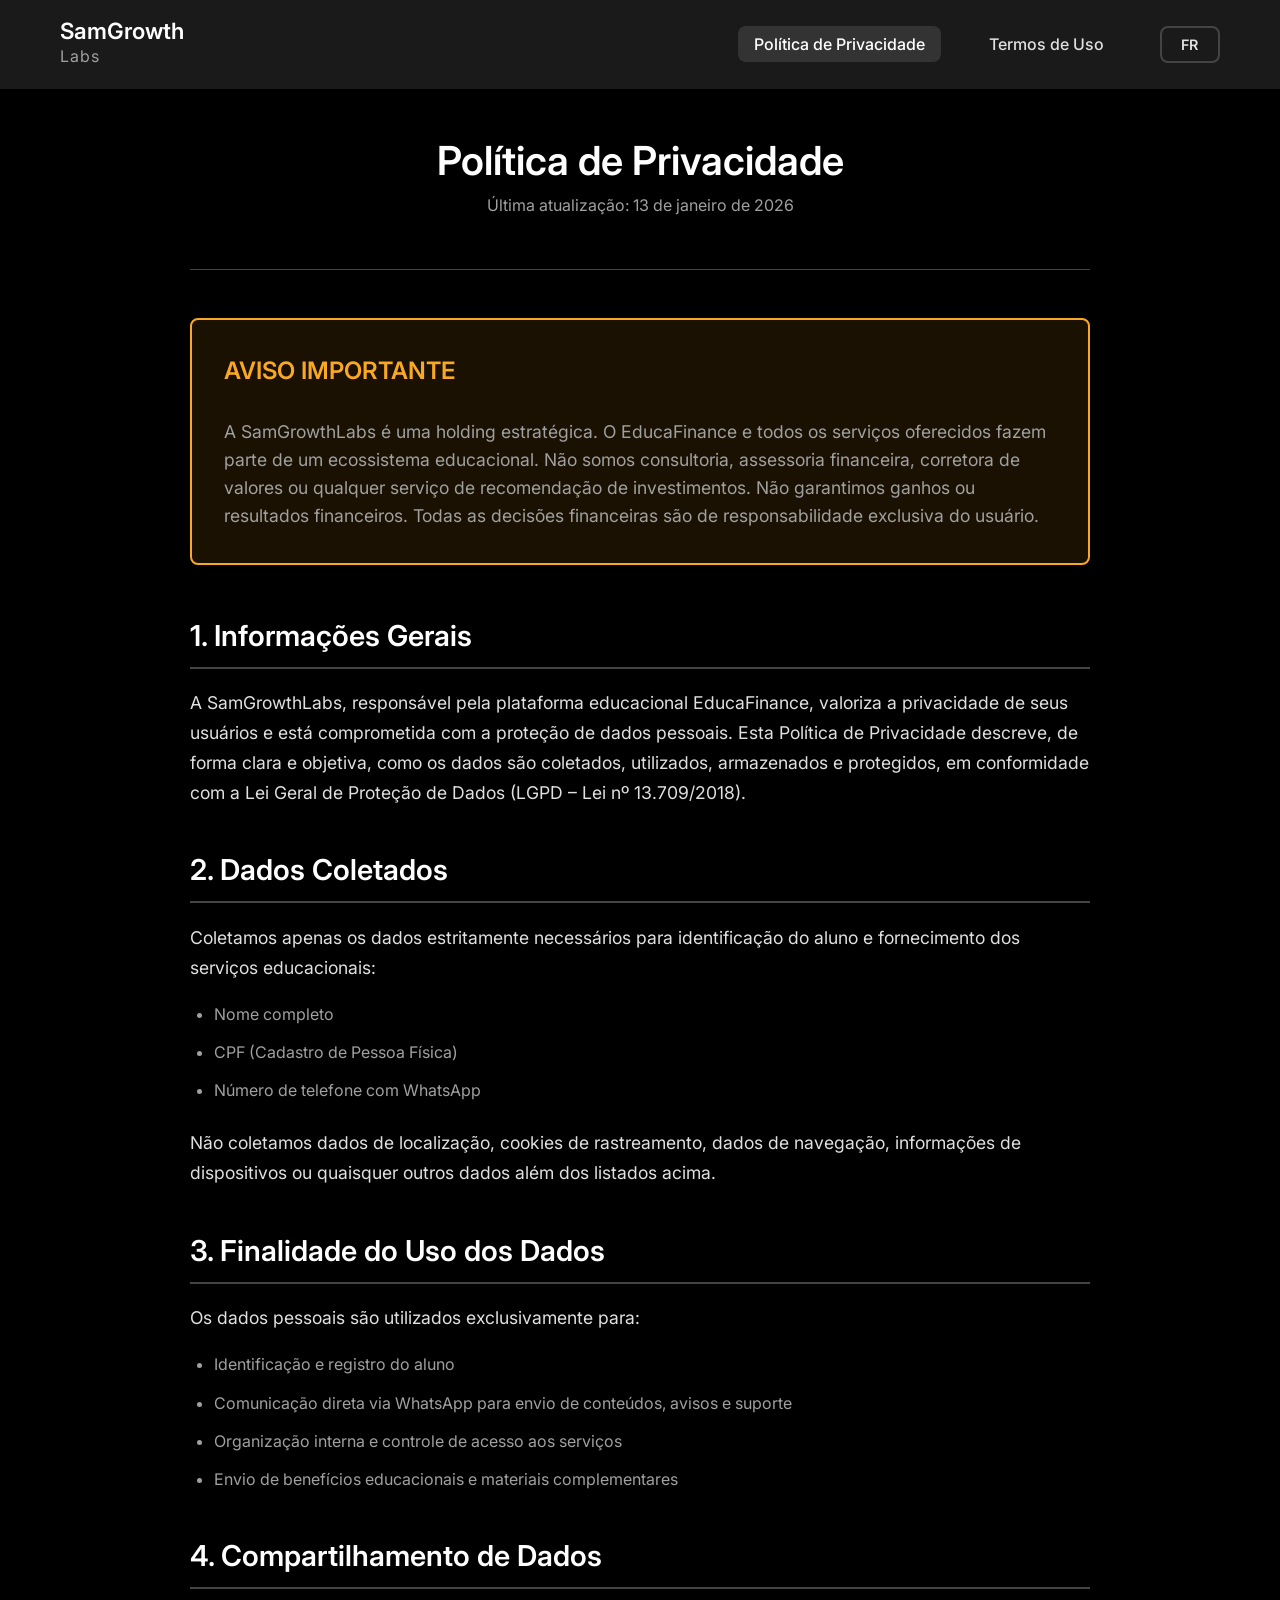
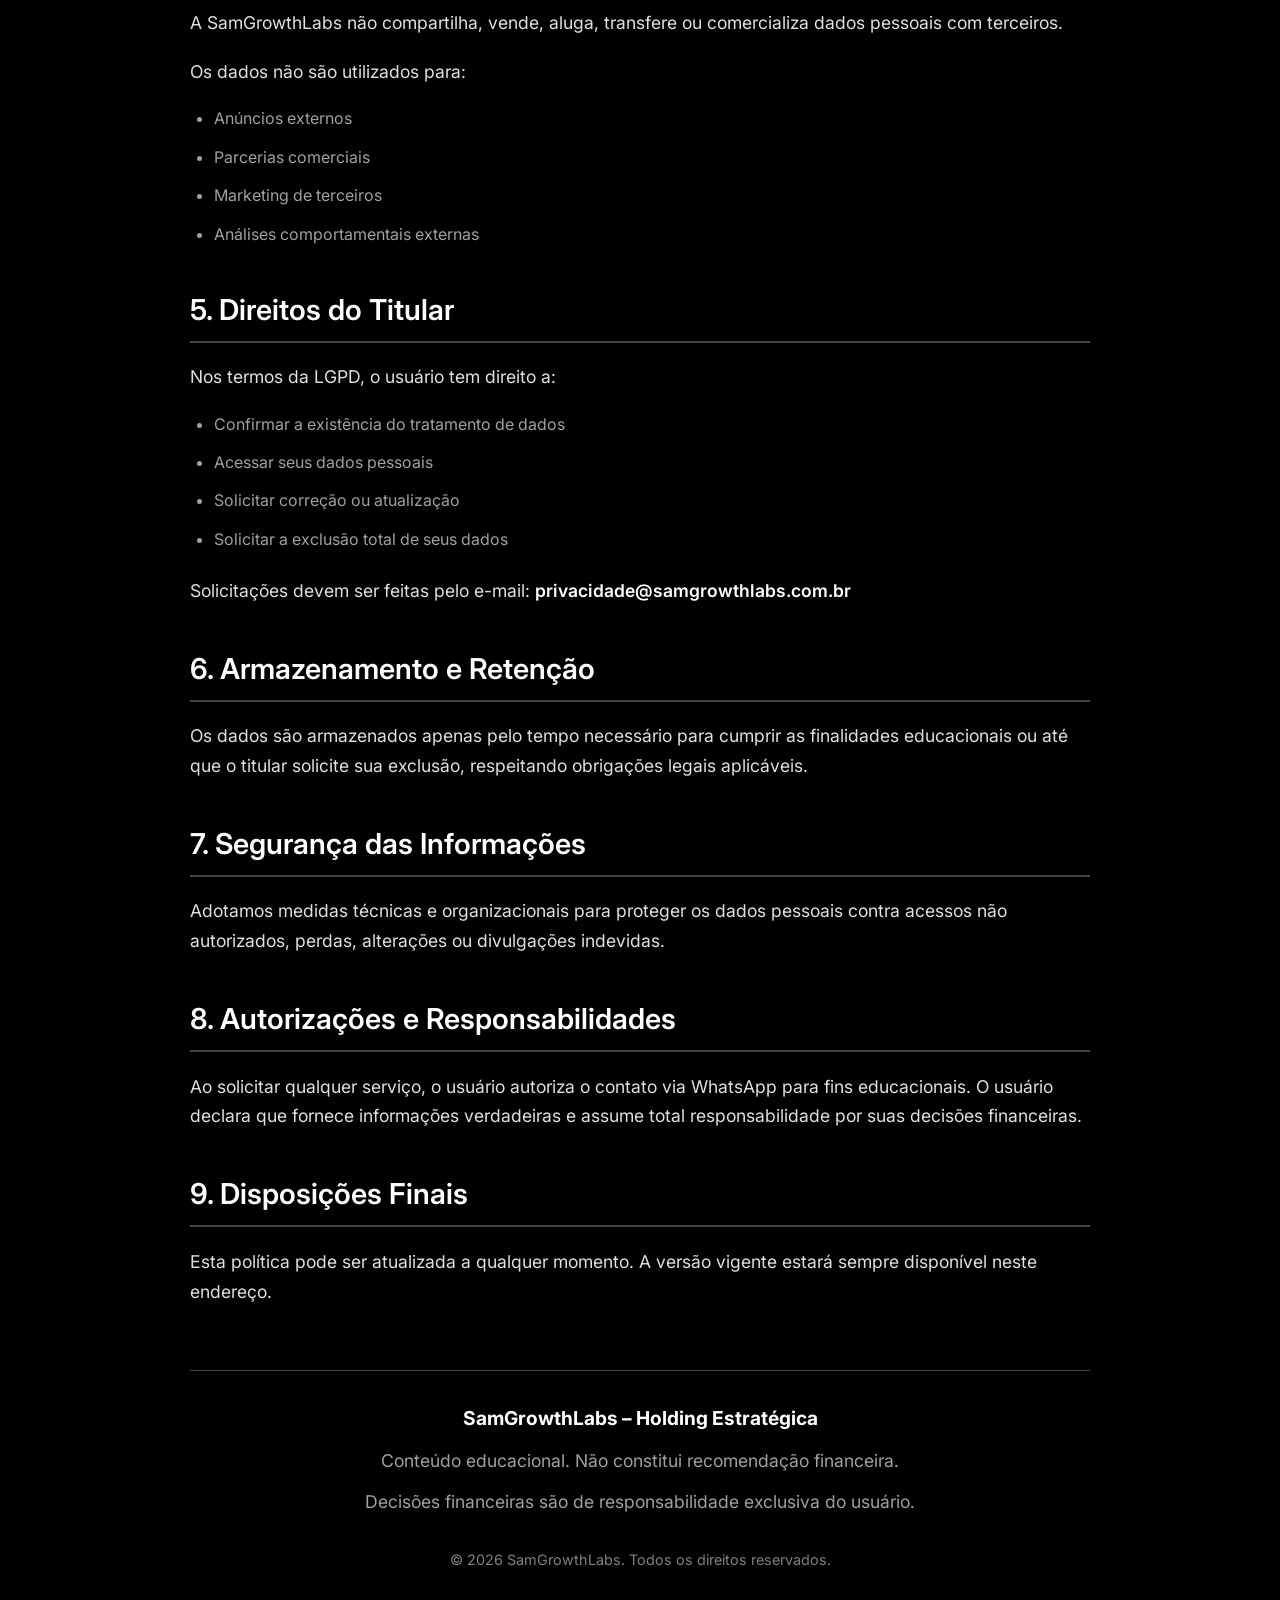
==== index.html @ befa1845 "mudar o estilo" ====
<!DOCTYPE html>
<html lang="pt-BR">
<head>
    <meta charset="UTF-8">
    <meta name="viewport" content="width=device-width, initial-scale=1.0">
    <title>Política de Privacidade - SamGrowthLabs</title>
    <meta name="description" content="Política de Privacidade da SamGrowthLabs">
    <link rel="stylesheet" href="style.css">
    
    <!-- Fonte Inter -->
    <link rel="preconnect" href="https://fonts.googleapis.com">
    <link rel="preconnect" href="https://fonts.gstatic.com" crossorigin>
    <link href="https://fonts.googleapis.com/css2?family=Inter:wght@300;400;500;600;700&display=swap" rel="stylesheet">
    
    <!-- Favicon -->
    <link rel="icon" type="image/svg+xml" href="data:image/svg+xml,<svg xmlns=%22http://www.w3.org/2000/svg%22 viewBox=%220 0 100 100%22><text y=%22.9em%22 font-size=%2290%22>SGL</text></svg>">
</head>
<body>
    <!-- Header -->
    <header class="header">
        <div class="container">
            <div class="header-content">
                <a href="https://samgrowthlabs.com" class="logo" target="_blank">
                    <div class="logo-text">
                        <span class="logo-primary">SamGrowth</span>
                        <span class="logo-secondary">Labs</span>
                    </div>
                </a>
                
                <nav class="navigation">
                    <ul class="nav-list">
                        <li><a href="index.html" class="nav-link active" data-i18n="nav_privacy">Política de Privacidade</a></li>
                        <li><a href="termos.html" class="nav-link" data-i18n="nav_terms">Termos de Uso</a></li>
                        <li><button id="language-switch" class="nav-link language-btn">FR</button></li>
                    </ul>
                </nav>
            </div>
        </div>
    </header>

    <!-- Conteúdo Principal -->
    <main class="main-content">
        <div class="container">
            <article class="document">
                <header class="document-header">
                    <h1 data-i18n="privacy_title">Política de Privacidade</h1>
                    <p class="document-date" data-i18n="privacy_last_update">Última atualização: 13 de janeiro de 2026</p>
                </header>

                <div class="document-warning">
                    <h2 data-i18n="privacy_warning_title">AVISO IMPORTANTE</h2>
                    <p data-i18n="privacy_warning_text">A SamGrowthLabs é uma holding estratégica. O EducaFinance e todos os serviços oferecidos fazem parte de um ecossistema educacional. Não somos consultoria, assessoria financeira, corretora de valores ou qualquer serviço de recomendação de investimentos. Não garantimos ganhos ou resultados financeiros. Todas as decisões financeiras são de responsabilidade exclusiva do usuário.</p>
                </div>

                <section>
                    <h2 data-i18n="section1_title">1. Informações Gerais</h2>
                    <p data-i18n="section1_text">A SamGrowthLabs, responsável pela plataforma educacional EducaFinance, valoriza a privacidade de seus usuários e está comprometida com a proteção de dados pessoais. Esta Política de Privacidade descreve, de forma clara e objetiva, como os dados são coletados, utilizados, armazenados e protegidos, em conformidade com a Lei Geral de Proteção de Dados (LGPD – Lei nº 13.709/2018).</p>
                </section>

                <section>
                    <h2 data-i18n="section2_title">2. Dados Coletados</h2>
                    <p data-i18n="section2_text1">Coletamos apenas os dados estritamente necessários para identificação do aluno e fornecimento dos serviços educacionais:</p>
                    <ul>
                        <li data-i18n="section2_item1">Nome completo</li>
                        <li data-i18n="section2_item2">CPF (Cadastro de Pessoa Física)</li>
                        <li data-i18n="section2_item3">Número de telefone com WhatsApp</li>
                    </ul>
                    <p data-i18n="section2_text2">Não coletamos dados de localização, cookies de rastreamento, dados de navegação, informações de dispositivos ou quaisquer outros dados além dos listados acima.</p>
                </section>

                <section>
                    <h2 data-i18n="section3_title">3. Finalidade do Uso dos Dados</h2>
                    <p data-i18n="section3_text">Os dados pessoais são utilizados exclusivamente para:</p>
                    <ul>
                        <li data-i18n="section3_item1">Identificação e registro do aluno</li>
                        <li data-i18n="section3_item2">Comunicação direta via WhatsApp para envio de conteúdos, avisos e suporte</li>
                        <li data-i18n="section3_item3">Organização interna e controle de acesso aos serviços</li>
                        <li data-i18n="section3_item4">Envio de benefícios educacionais e materiais complementares</li>
                    </ul>
                </section>

                <section>
                    <h2 data-i18n="section4_title">4. Compartilhamento de Dados</h2>
                    <p data-i18n="section4_text1">A SamGrowthLabs não compartilha, vende, aluga, transfere ou comercializa dados pessoais com terceiros.</p>
                    <p data-i18n="section4_text2">Os dados não são utilizados para:</p>
                    <ul>
                        <li data-i18n="section4_item1">Anúncios externos</li>
                        <li data-i18n="section4_item2">Parcerias comerciais</li>
                        <li data-i18n="section4_item3">Marketing de terceiros</li>
                        <li data-i18n="section4_item4">Análises comportamentais externas</li>
                    </ul>
                </section>

                <section>
                    <h2 data-i18n="section5_title">5. Direitos do Titular</h2>
                    <p data-i18n="section5_text1">Nos termos da LGPD, o usuário tem direito a:</p>
                    <ul>
                        <li data-i18n="section5_item1">Confirmar a existência do tratamento de dados</li>
                        <li data-i18n="section5_item2">Acessar seus dados pessoais</li>
                        <li data-i18n="section5_item3">Solicitar correção ou atualização</li>
                        <li data-i18n="section5_item4">Solicitar a exclusão total de seus dados</li>
                    </ul>
                    <p><span data-i18n="section5_text2">Solicitações devem ser feitas pelo e-mail:</span> <strong data-i18n="section5_email">privacidade@samgrowthlabs.com.br</strong></p>
                </section>

                <section>
                    <h2 data-i18n="section6_title">6. Armazenamento e Retenção</h2>
                    <p data-i18n="section6_text">Os dados são armazenados apenas pelo tempo necessário para cumprir as finalidades educacionais ou até que o titular solicite sua exclusão, respeitando obrigações legais aplicáveis.</p>
                </section>

                <section>
                    <h2 data-i18n="section7_title">7. Segurança das Informações</h2>
                    <p data-i18n="section7_text">Adotamos medidas técnicas e organizacionais para proteger os dados pessoais contra acessos não autorizados, perdas, alterações ou divulgações indevidas.</p>
                </section>

                <section>
                    <h2 data-i18n="section8_title">8. Autorizações e Responsabilidades</h2>
                    <p data-i18n="section8_text">Ao solicitar qualquer serviço, o usuário autoriza o contato via WhatsApp para fins educacionais. O usuário declara que fornece informações verdadeiras e assume total responsabilidade por suas decisões financeiras.</p>
                </section>

                <section>
                    <h2 data-i18n="section9_title">9. Disposições Finais</h2>
                    <p data-i18n="section9_text">Esta política pode ser atualizada a qualquer momento. A versão vigente estará sempre disponível neste endereço.</p>
                </section>

                <footer class="document-footer">
                    <p><strong data-i18n="footer_company">SamGrowthLabs – Holding Estratégica</strong></p>
                    <p data-i18n="footer_note1">Conteúdo educacional. Não constitui recomendação financeira.</p>
                    <p data-i18n="footer_note2">Decisões financeiras são de responsabilidade exclusiva do usuário.</p>
                    <p class="copyright">© 2026 SamGrowthLabs. <span data-i18n="footer_copyright">Todos os direitos reservados.</span></p>
                </footer>
            </article>
        </div>
    </main>

    <script src="script.js"></script>
    <script src="lang.js"></script>
</body>
</html>
---- style.css ----
/* Reset e Configurações Gerais */
:root {
    --color-primary: #000000;
    --color-secondary: #1a1a1a;
    --color-accent: #333333;
    --color-text: #e0e0e0;
    --color-text-light: #a0a0a0;
    --color-border: #444444;
    --color-hover: #4a4a4a;
    --color-warning: #f9a825;
    --color-success: #2e7d32;
    --transition-speed: 0.3s;
    --border-radius: 8px;
    --container-width: 1200px;
    --shadow-light: 0 4px 12px rgba(0, 0, 0, 0.2);
}

* {
    margin: 0;
    padding: 0;
    box-sizing: border-box;
}

html {
    scroll-behavior: smooth;
}

body {
    font-family: 'Inter', sans-serif;
    background-color: var(--color-primary);
    color: var(--color-text);
    line-height: 1.6;
    min-height: 100vh;
    display: flex;
    flex-direction: column;
}

.container {
    width: 100%;
    max-width: var(--container-width);
    margin: 0 auto;
    padding: 0 20px;
}

/* Tipografia */
h1, h2, h3, h4 {
    font-family: 'Inter', sans-serif;
    font-weight: 600;
    margin-bottom: 1rem;
    color: #ffffff;
}

h1 {
    font-size: 2.5rem;
    line-height: 1.2;
    margin-bottom: 0.5rem;
}

h2 {
    font-size: 1.8rem;
    margin-top: 2.5rem;
    margin-bottom: 1.2rem;
    padding-bottom: 0.5rem;
    border-bottom: 2px solid var(--color-border);
}

h3 {
    font-size: 1.3rem;
}

p {
    margin-bottom: 1.2rem;
    font-size: 1.1rem;
}

a {
    text-decoration: none;
    color: inherit;
    transition: color var(--transition-speed) ease;
}

/* Cabeçalho */
.header {
    background-color: var(--color-secondary);
    padding: 1.2rem 0;
    position: sticky;
    top: 0;
    z-index: 1000;
    box-shadow: var(--shadow-light);
}

.header-content {
    display: flex;
    justify-content: space-between;
    align-items: center;
}

/* Logo */
.logo {
    display: flex;
    align-items: center;
    gap: 1rem;
    color: #ffffff;
    text-decoration: none;
}

.logo-mark {
    display: flex;
    gap: 2px;
}

.logo-s, .logo-g, .logo-l {
    font-family: 'Inter', sans-serif;
    font-weight: 700;
    font-size: 1.2rem;
    background-color: var(--color-accent);
    color: #ffffff;
    width: 30px;
    height: 30px;
    display: flex;
    align-items: center;
    justify-content: center;
    border-radius: 4px;
}

.logo-text {
    display: flex;
    flex-direction: column;
}

.logo-primary {
    font-weight: 600;
    font-size: 1.4rem;
    line-height: 1.1;
}

.logo-secondary {
    font-size: 1rem;
    color: var(--color-text-light);
    letter-spacing: 1px;
}

/* Navegação */
.navigation {
    display: flex;
}

.nav-list {
    display: flex;
    list-style: none;
    gap: 2rem;
    align-items: center;
}

.nav-link {
    font-weight: 500;
    padding: 0.5rem 1rem;
    border-radius: var(--border-radius);
    color: var(--color-text);
    transition: all var(--transition-speed) ease;
}

.nav-link:hover {
    background-color: var(--color-hover);
    color: #ffffff;
}

.nav-link.active {
    background-color: var(--color-accent);
    color: #ffffff;
}

/* Conteúdo Principal */
.main-content {
    flex: 1;
    padding: 3rem 0 5rem;
}

/* Documento */
.document {
    max-width: 900px;
    margin: 0 auto;
}

.document-header {
    text-align: center;
    margin-bottom: 3rem;
    padding-bottom: 2rem;
    border-bottom: 1px solid var(--color-border);
}

.document-date {
    color: var(--color-text-light);
    font-size: 1rem;
    margin-top: 0.5rem;
}

/* Aviso Importante */
.document-warning {
    background-color: rgba(249, 168, 37, 0.1);
    padding: 2rem;
    border-radius: var(--border-radius);
    border: 2px solid var(--color-warning);
    margin-bottom: 3rem;
}

.document-warning h2 {
    color: var(--color-warning);
    border-bottom: none;
    margin-top: 0;
    font-size: 1.5rem;
}

.document-warning p {
    color: var(--color-text-light);
    margin-bottom: 0;
}

/* Seções do Documento */
section {
    margin-bottom: 2.5rem;
}

section p {
    color: var(--color-text);
    line-height: 1.7;
}

section ul {
    margin-left: 1.5rem;
    margin-bottom: 1.5rem;
}

section li {
    color: var(--color-text-light);
    margin-bottom: 0.8rem;
    line-height: 1.6;
}

section strong {
    color: #ffffff;
    font-weight: 600;
}

/* Rodapé do Documento */
.document-footer {
    margin-top: 4rem;
    padding-top: 2rem;
    border-top: 1px solid var(--color-border);
    text-align: center;
}

.document-footer p {
    color: var(--color-text-light);
    margin-bottom: 0.8rem;
}

.document-footer strong {
    color: #ffffff;
    font-size: 1.2rem;
}

.copyright {
    font-size: 0.9rem;
    margin-top: 2rem;
    color: var(--color-text-light);
    opacity: 0.8;
}

/* Responsividade */
@media (max-width: 768px) {
    .header-content {
        flex-direction: column;
        gap: 1.5rem;
    }
    
    .nav-list {
        flex-wrap: wrap;
        justify-content: center;
        gap: 1rem;
    }
    
    .nav-link {
        padding: 0.5rem 0.8rem;
        font-size: 0.9rem;
    }
    
    h1 {
        font-size: 2rem;
    }
    
    h2 {
        font-size: 1.5rem;
    }
    
    .document-warning {
        padding: 1.5rem;
    }
    
    .main-content {
        padding: 2rem 0 3rem;
    }
}

@media (max-width: 480px) {
    .logo {
        flex-direction: column;
        text-align: center;
        gap: 0.5rem;
    }
    
    .logo-mark {
        justify-content: center;
    }
    
    .nav-list {
        flex-direction: column;
        gap: 0.5rem;
    }
    
    .nav-link {
        width: 100%;
        text-align: center;
    }
    
    h1 {
        font-size: 1.8rem;
    }
    
    h2 {
        font-size: 1.3rem;
    }
    
    p {
        font-size: 1rem;
    }
    
    .container {
        padding: 0 15px;
    }
}

/* Estilos para impressão */
@media print {
    body {
        background-color: #ffffff;
        color: #000000;
    }
    
    .header, .document-warning, .document-footer {
        border: 1px solid #000000;
    }
    
    .nav-link {
        color: #000000;
        border: 1px solid #000000;
    }
    
    a {
        color: #000000;
        text-decoration: underline;
    }
}

/* Botão de idioma */
.language-btn {
    background: transparent;
    border: 2px solid var(--color-border);
    border-radius: var(--border-radius);
    padding: 0.5rem 1.2rem;
    font-weight: 600;
    cursor: pointer;
    transition: all 0.3s ease;
    color: var(--color-text);
    margin-left: 0.5rem;
    font-size: 0.9rem;
    text-transform: uppercase;
    letter-spacing: 0.5px;
    font-family: inherit;
}

.language-btn:hover {
    background-color: var(--color-accent);
    color: #ffffff;
    border-color: var(--color-accent);
}

/* Logo sem SGL */
.logo-text {
    display: flex;
    flex-direction: column;
}

.logo-primary {
    font-weight: 600;
    font-size: 1.4rem;
    line-height: 1.1;
}

.logo-secondary {
    font-size: 1rem;
    color: var(--color-text-light);
    letter-spacing: 1px;
}
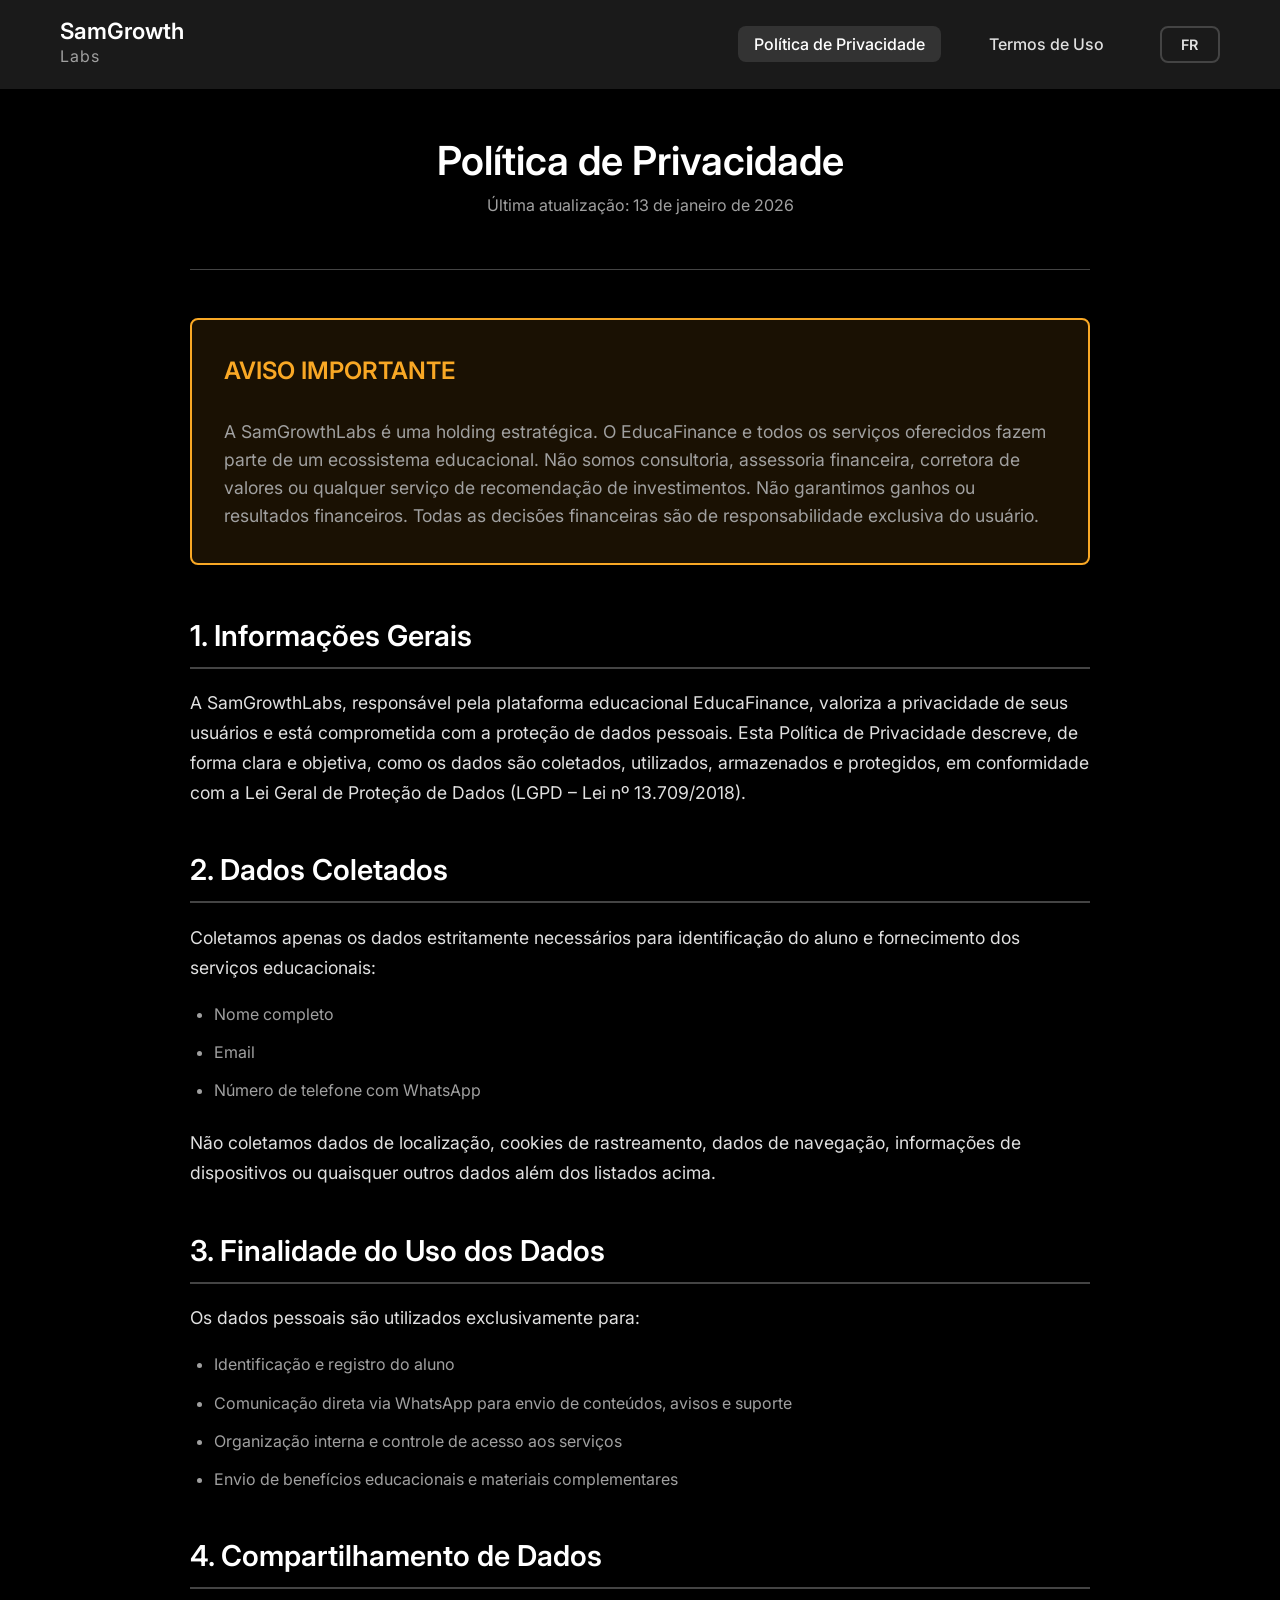
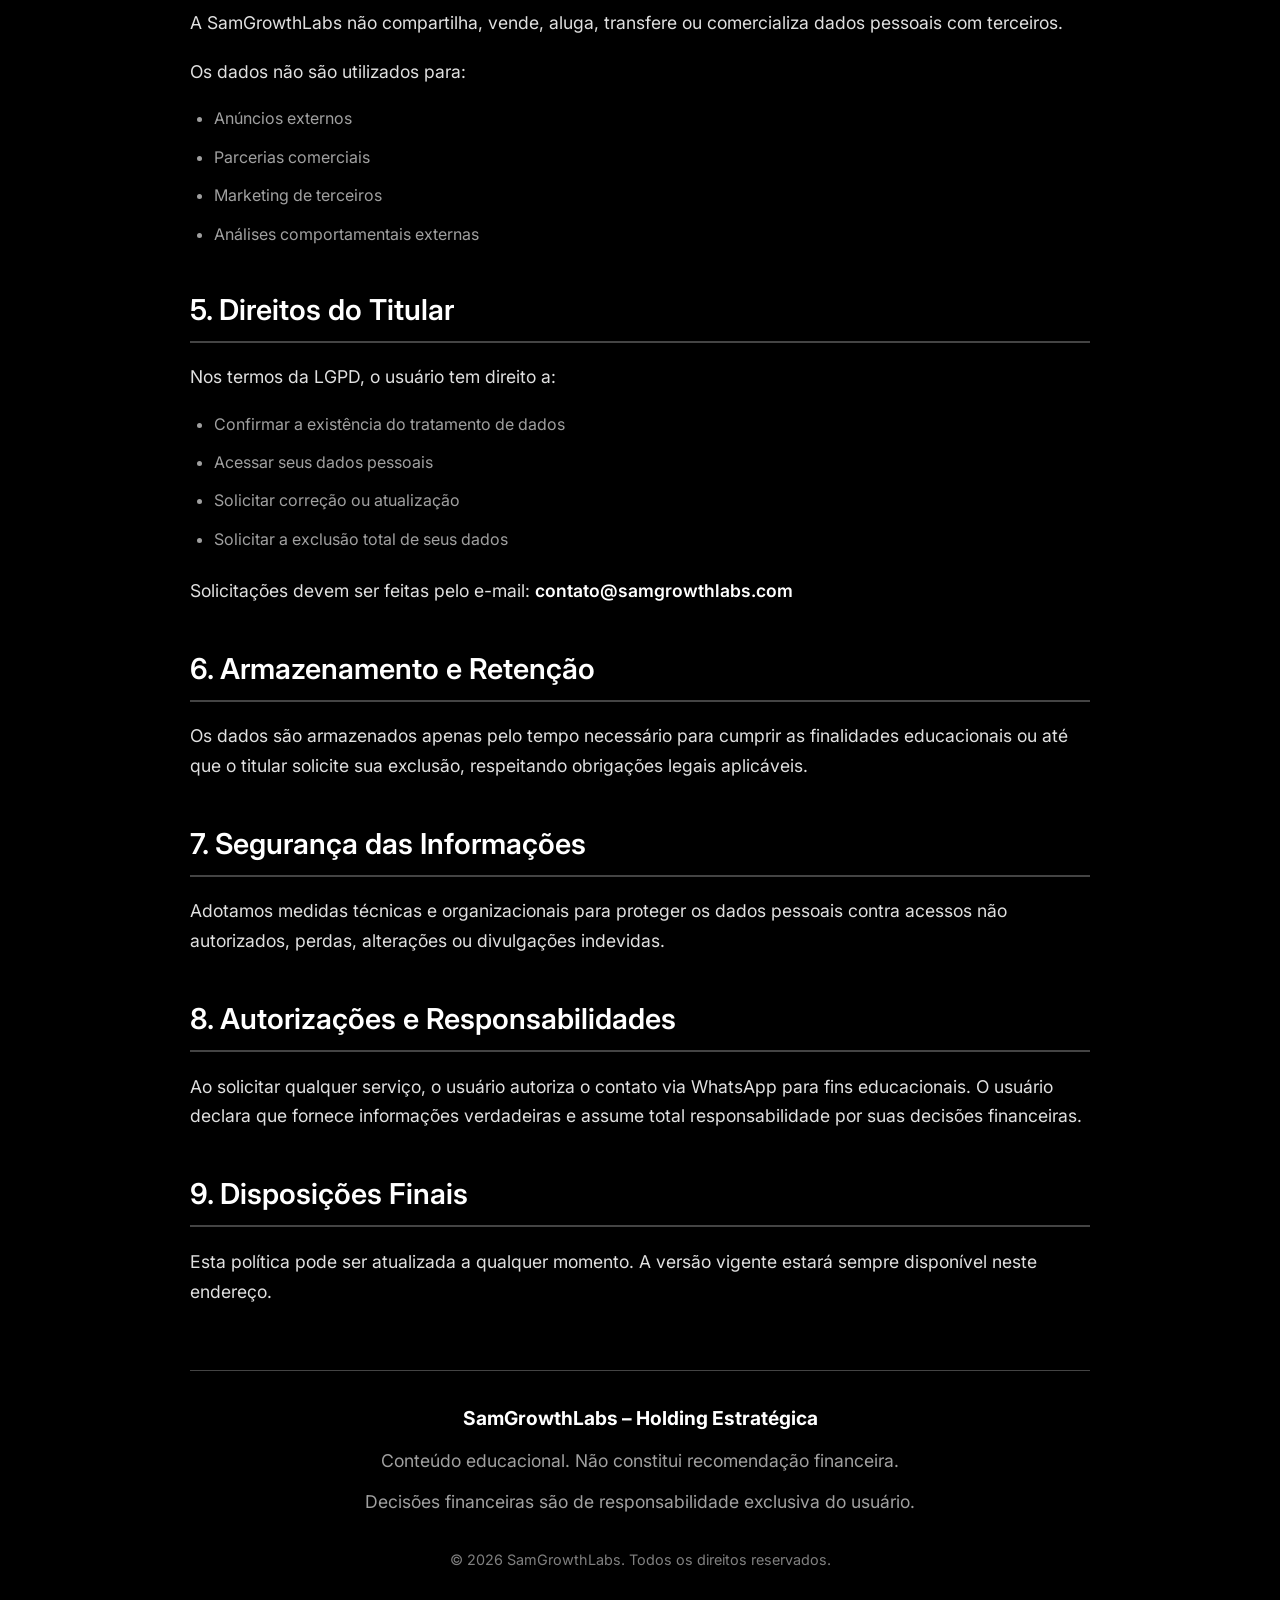
==== commit 3bccca19: "update sem o cpf" ====
--- a/index.html
+++ b/index.html
@@ -62,7 +62,7 @@
                     <p data-i18n="section2_text1">Coletamos apenas os dados estritamente necessários para identificação do aluno e fornecimento dos serviços educacionais:</p>
                     <ul>
                         <li data-i18n="section2_item1">Nome completo</li>
-                        <li data-i18n="section2_item2">CPF (Cadastro de Pessoa Física)</li>
+                        <li data-i18n="section2_item2">Email</li>
                         <li data-i18n="section2_item3">Número de telefone com WhatsApp</li>
                     </ul>
                     <p data-i18n="section2_text2">Não coletamos dados de localização, cookies de rastreamento, dados de navegação, informações de dispositivos ou quaisquer outros dados além dos listados acima.</p>
@@ -100,7 +100,7 @@
                         <li data-i18n="section5_item3">Solicitar correção ou atualização</li>
                         <li data-i18n="section5_item4">Solicitar a exclusão total de seus dados</li>
                     </ul>
-                    <p><span data-i18n="section5_text2">Solicitações devem ser feitas pelo e-mail:</span> <strong data-i18n="section5_email">privacidade@samgrowthlabs.com.br</strong></p>
+                    <p><span data-i18n="section5_text2">Solicitações devem ser feitas pelo e-mail:</span> <strong data-i18n="section5_email">contato@samgrowthlabs.com</strong></p>
                 </section>
 
                 <section>
